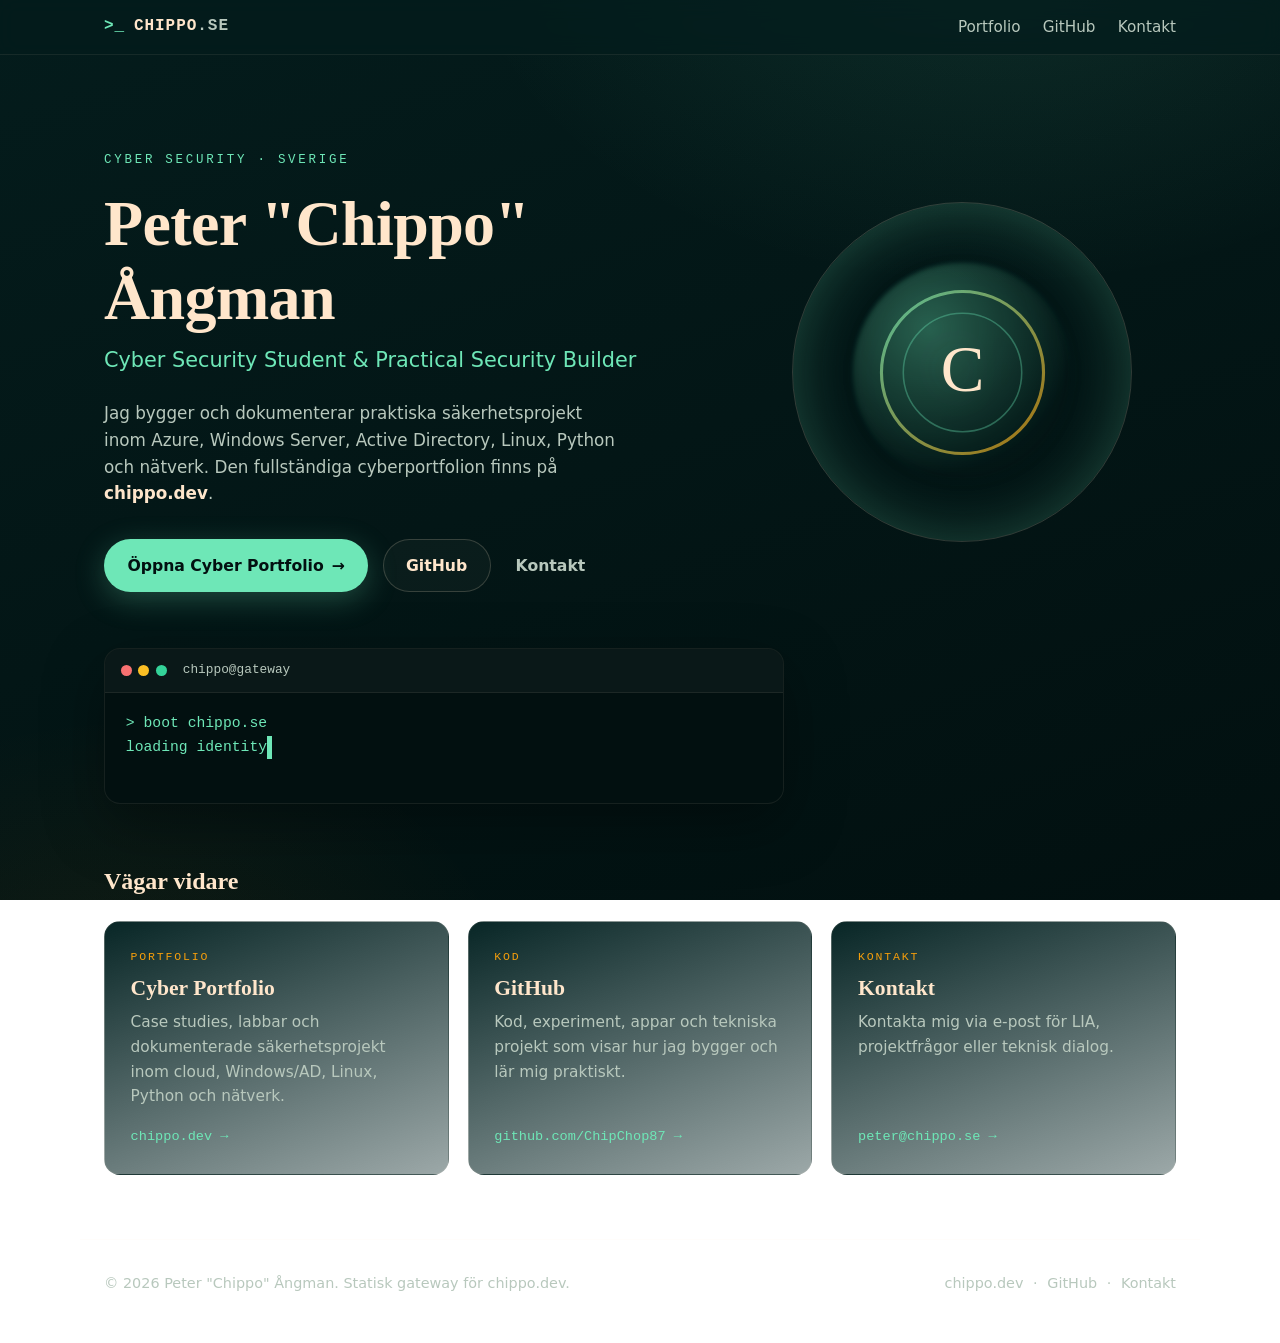
==== index.html @ 3872b733 "Initial chippo.se gateway foundation" ====
<!doctype html>
<html lang="sv">
<head>
  <meta charset="UTF-8">
  <meta name="viewport" content="width=device-width, initial-scale=1.0">
  <title>Chippo.se – Peter "Chippo" Ångman</title>
  <meta name="description" content="Personlig gateway för Peter Chippo Ångman – cybersäkerhetsstudent med fokus på praktiska labbar, dokumenterade lösningar och tekniska projekt.">
  <meta name="author" content="Peter Ångman">
  <meta name="theme-color" content="#041C1C">

  <!-- Open Graph -->
  <meta property="og:title" content="Chippo.se – Peter Chippo Ångman">
  <meta property="og:description" content="Personlig gateway till cyberportfolio, GitHub och tekniska projekt.">
  <meta property="og:type" content="website">
  <meta property="og:url" content="https://chippo.se/">
  <meta property="og:locale" content="sv_SE">
  <!-- TODO: lägg till assets/favicon/og-image.png (1200x630) och referera här när den finns. -->

  <link rel="canonical" href="https://chippo.se/">
  <link rel="icon" href="assets/favicon/favicon.svg" type="image/svg+xml">
  <link rel="stylesheet" href="style.css">
</head>
<body>
  <a class="skip-link" href="#main">Hoppa till innehåll</a>

  <header class="site-header">
    <nav class="nav" aria-label="Primär navigation">
      <a class="brand" href="/" aria-label="Chippo.se startsida">
        <span class="brand-mark" aria-hidden="true">&gt;_</span>
        <span class="brand-text">CHIPPO<span class="brand-dim">.SE</span></span>
      </a>
      <ul class="nav-links">
        <li><a href="https://chippo.dev" target="_blank" rel="noopener noreferrer">Portfolio</a></li>
        <li><a href="https://github.com/ChipChop87" target="_blank" rel="noopener noreferrer">GitHub</a></li>
        <li><a href="mailto:peter@chippo.se">Kontakt</a></li>
      </ul>
    </nav>
  </header>

  <main id="main">
    <section class="hero" aria-labelledby="hero-title">
      <div class="hero-grid">
        <div class="hero-copy">
          <p class="eyebrow">Cyber Security · Sverige</p>
          <h1 id="hero-title">Peter "Chippo" Ångman</h1>
          <p class="subtitle">Cyber Security Student &amp; Practical Security Builder</p>
          <p class="lead">
            Jag bygger och dokumenterar praktiska säkerhetsprojekt inom Azure,
            Windows Server, Active Directory, Linux, Python och nätverk.
            Den fullständiga cyberportfolion finns på <strong>chippo.dev</strong>.
          </p>

          <div class="cta-row">
            <a class="btn btn-primary" href="https://chippo.dev" target="_blank" rel="noopener noreferrer">
              Öppna Cyber Portfolio
              <span class="btn-arrow" aria-hidden="true">→</span>
            </a>
            <a class="btn btn-ghost" href="https://github.com/ChipChop87" target="_blank" rel="noopener noreferrer">GitHub</a>
            <a class="btn btn-text" href="mailto:peter@chippo.se">Kontakt</a>
          </div>
        </div>

        <div class="hero-visual-wrap" aria-hidden="true">
          <div class="hero-visual">
            <div class="orb orb-core"></div>
            <div class="orb orb-ring"></div>
            <div class="hero-logo">
              <!-- Original Chippo-märke, byggt i SVG. Inga Hermes-tillgångar används. -->
              <svg viewBox="0 0 120 120" role="img" aria-label="Chippo gateway-märke" focusable="false">
                <defs>
                  <linearGradient id="cg" x1="0" y1="0" x2="1" y2="1">
                    <stop offset="0" stop-color="#6EE7B7"/>
                    <stop offset="1" stop-color="#F59E0B"/>
                  </linearGradient>
                </defs>
                <circle cx="60" cy="60" r="52" fill="none" stroke="url(#cg)" stroke-width="2" opacity="0.7"/>
                <circle cx="60" cy="60" r="38" fill="none" stroke="#6EE7B7" stroke-width="1" opacity="0.35"/>
                <text x="60" y="72" text-anchor="middle" font-family="Georgia, serif" font-size="42" fill="#FFE6CB">C</text>
              </svg>
            </div>
          </div>
        </div>
      </div>
    </section>

    <section class="terminal-section" aria-labelledby="terminal-title">
      <h2 id="terminal-title" class="visually-hidden">Status</h2>
      <div class="terminal" role="img" aria-label="Statusterminal: boot chippo.se, portfolio target chippo.dev, github ChipChop87, status building learning documenting">
        <div class="terminal-bar">
          <span class="dot"></span><span class="dot"></span><span class="dot"></span>
          <span class="terminal-name">chippo@gateway</span>
        </div>
        <pre class="terminal-body" id="terminal-body" aria-hidden="true"></pre>
      </div>
    </section>

    <section class="gateway" aria-labelledby="gateway-title">
      <h2 id="gateway-title" class="section-title">Vägar vidare</h2>
      <div class="cards">
        <a class="card" href="https://chippo.dev" target="_blank" rel="noopener noreferrer">
          <span class="card-tag">Portfolio</span>
          <h3>Cyber Portfolio</h3>
          <p>Case studies, labbar och dokumenterade säkerhetsprojekt inom cloud, Windows/AD, Linux, Python och nätverk.</p>
          <span class="card-link">chippo.dev <span aria-hidden="true">→</span></span>
        </a>

        <a class="card" href="https://github.com/ChipChop87" target="_blank" rel="noopener noreferrer">
          <span class="card-tag">Kod</span>
          <h3>GitHub</h3>
          <p>Kod, experiment, appar och tekniska projekt som visar hur jag bygger och lär mig praktiskt.</p>
          <span class="card-link">github.com/ChipChop87 <span aria-hidden="true">→</span></span>
        </a>

        <a class="card" href="mailto:peter@chippo.se">
          <span class="card-tag">Kontakt</span>
          <h3>Kontakt</h3>
          <p>Kontakta mig via e-post för LIA, projektfrågor eller teknisk dialog.</p>
          <span class="card-link">peter@chippo.se <span aria-hidden="true">→</span></span>
        </a>
      </div>
    </section>
  </main>

  <footer class="site-footer">
    <p>© 2026 Peter "Chippo" Ångman. Statisk gateway för chippo.dev.</p>
    <nav class="footer-links" aria-label="Footer">
      <a href="https://chippo.dev" target="_blank" rel="noopener noreferrer">chippo.dev</a>
      <span aria-hidden="true">·</span>
      <a href="https://github.com/ChipChop87" target="_blank" rel="noopener noreferrer">GitHub</a>
      <span aria-hidden="true">·</span>
      <a href="mailto:peter@chippo.se">Kontakt</a>
    </nav>
  </footer>

  <script src="script.js" defer></script>
</body>
</html>
---- style.css ----
@charset "UTF-8";

/* =========================================================
   chippo.se – gateway styles
   Dark teal/green, Hermes-inspired atmosphere, original design.
   ========================================================= */

:root {
  --bg: #041C1C;
  --bg-deep: #021010;
  --panel: #082626;
  --text: #FFE6CB;
  --muted: #B8C8BD;
  --accent: #6EE7B7;
  --accent-warm: #F59E0B;
  --border: rgba(255, 230, 203, 0.18);
  --border-soft: rgba(255, 230, 203, 0.08);
  --glow: rgba(110, 231, 183, 0.25);

  --font-display: Georgia, "Times New Roman", serif;
  --font-body: Inter, system-ui, -apple-system, BlinkMacSystemFont, "Segoe UI", sans-serif;
  --font-mono: "Courier New", Consolas, monospace;

  --maxw: 1120px;
  --radius: 16px;
}

/* ---------- Reset / base ---------- */
*, *::before, *::after { box-sizing: border-box; }

html { scroll-behavior: smooth; }

body {
  margin: 0;
  min-height: 100vh;
  font-family: var(--font-body);
  color: var(--text);
  background:
    radial-gradient(900px 600px at 78% -8%, rgba(110, 231, 183, 0.10), transparent 60%),
    radial-gradient(700px 500px at 10% 110%, rgba(245, 158, 11, 0.06), transparent 55%),
    linear-gradient(160deg, var(--bg) 0%, var(--bg-deep) 100%);
  background-attachment: fixed;
  line-height: 1.6;
  -webkit-font-smoothing: antialiased;
}

h1, h2, h3 { line-height: 1.15; margin: 0; }
p { margin: 0; }
a { color: inherit; text-decoration: none; }

img, svg { max-width: 100%; display: block; }

/* ---------- Accessibility helpers ---------- */
.visually-hidden {
  position: absolute;
  width: 1px; height: 1px;
  padding: 0; margin: -1px;
  overflow: hidden; clip: rect(0 0 0 0);
  white-space: nowrap; border: 0;
}

.skip-link {
  position: absolute;
  left: -999px;
  top: 0;
  background: var(--accent);
  color: var(--bg-deep);
  padding: 0.6rem 1rem;
  border-radius: 0 0 8px 0;
  font-weight: 700;
  z-index: 100;
}
.skip-link:focus { left: 0; }

:focus-visible {
  outline: 2px solid var(--accent);
  outline-offset: 3px;
  border-radius: 4px;
}

/* ---------- Layout ---------- */
.site-header, main, .site-footer {
  width: 100%;
  margin-inline: auto;
}

.site-header {
  position: sticky;
  top: 0;
  z-index: 50;
  backdrop-filter: blur(10px);
  background: rgba(4, 28, 28, 0.72);
  border-bottom: 1px solid var(--border-soft);
}

.nav {
  max-width: var(--maxw);
  margin-inline: auto;
  padding: 0.9rem 1.5rem;
  display: flex;
  align-items: center;
  justify-content: space-between;
  gap: 1rem;
}

.brand {
  display: inline-flex;
  align-items: center;
  gap: 0.55rem;
  font-family: var(--font-mono);
  font-weight: 700;
  letter-spacing: 0.06em;
}
.brand-mark { color: var(--accent); }
.brand-dim { color: var(--muted); }

.nav-links {
  display: flex;
  gap: 1.4rem;
  list-style: none;
  margin: 0; padding: 0;
  font-size: 0.95rem;
}
.nav-links a {
  color: var(--muted);
  position: relative;
  transition: color 0.2s ease;
}
.nav-links a:hover { color: var(--text); }
.nav-links a::after {
  content: "";
  position: absolute;
  left: 0; bottom: -6px;
  width: 0; height: 2px;
  background: var(--accent);
  transition: width 0.25s ease;
}
.nav-links a:hover::after { width: 100%; }

/* ---------- Hero ---------- */
.hero {
  max-width: var(--maxw);
  margin-inline: auto;
  padding: clamp(3rem, 8vw, 6rem) 1.5rem 2.5rem;
}
.hero-grid {
  display: grid;
  grid-template-columns: 1.15fr 0.85fr;
  gap: clamp(2rem, 5vw, 4rem);
  align-items: center;
}

.eyebrow {
  font-family: var(--font-mono);
  text-transform: uppercase;
  letter-spacing: 0.22em;
  font-size: 0.78rem;
  color: var(--accent);
  margin-bottom: 1rem;
}

#hero-title {
  font-family: var(--font-display);
  font-weight: 600;
  font-size: clamp(2.4rem, 6vw, 4rem);
  letter-spacing: -0.01em;
}

.subtitle {
  margin-top: 0.6rem;
  font-size: clamp(1.05rem, 2.2vw, 1.3rem);
  color: var(--accent);
}

.lead {
  margin-top: 1.4rem;
  max-width: 48ch;
  color: var(--muted);
  font-size: 1.05rem;
}
.lead strong { color: var(--text); }

/* ---------- Buttons ---------- */
.cta-row {
  margin-top: 2rem;
  display: flex;
  flex-wrap: wrap;
  gap: 0.9rem;
  align-items: center;
}

.btn {
  display: inline-flex;
  align-items: center;
  gap: 0.5rem;
  padding: 0.8rem 1.4rem;
  border-radius: 999px;
  font-weight: 600;
  font-size: 0.98rem;
  border: 1px solid transparent;
  transition: transform 0.2s ease, box-shadow 0.2s ease, background 0.2s ease, border-color 0.2s ease;
}
.btn-primary {
  background: var(--accent);
  color: var(--bg-deep);
  box-shadow: 0 8px 30px var(--glow);
}
.btn-primary:hover { transform: translateY(-2px); box-shadow: 0 12px 38px var(--glow); }
.btn-arrow { transition: transform 0.2s ease; }
.btn-primary:hover .btn-arrow { transform: translateX(4px); }

.btn-ghost {
  border-color: var(--border);
  color: var(--text);
  background: rgba(255, 230, 203, 0.03);
}
.btn-ghost:hover { border-color: var(--accent); color: var(--accent); }

.btn-text { color: var(--muted); padding-inline: 0.6rem; }
.btn-text:hover { color: var(--text); }

/* ---------- Hero visual ---------- */
.hero-visual-wrap {
  display: grid;
  place-items: center;
  min-height: 280px;
}
.hero-visual {
  position: relative;
  width: min(340px, 80%);
  aspect-ratio: 1;
  display: grid;
  place-items: center;
  will-change: transform;
  transition: transform 0.1s linear;
}
.orb {
  position: absolute;
  border-radius: 50%;
}
.orb-core {
  inset: 18%;
  background: radial-gradient(circle at 35% 30%, rgba(110,231,183,0.35), rgba(4,28,28,0.1) 70%);
  filter: blur(2px);
  animation: float 7s ease-in-out infinite;
}
.orb-ring {
  inset: 0;
  border: 1px solid var(--border);
  box-shadow: inset 0 0 60px var(--glow);
  animation: spin 40s linear infinite;
}
.hero-logo {
  position: relative;
  width: 55%;
  filter: drop-shadow(0 0 20px var(--glow));
  animation: float 6s ease-in-out infinite;
}

@keyframes float {
  0%, 100% { transform: translateY(0); }
  50%      { transform: translateY(-10px); }
}
@keyframes spin {
  to { transform: rotate(360deg); }
}

/* ---------- Terminal ---------- */
.terminal-section {
  max-width: var(--maxw);
  margin-inline: auto;
  padding: 1rem 1.5rem 3rem;
}
.terminal {
  background: var(--bg-deep);
  border: 1px solid var(--border-soft);
  border-radius: var(--radius);
  overflow: hidden;
  max-width: 680px;
  box-shadow: 0 20px 60px rgba(0,0,0,0.35);
}
.terminal-bar {
  display: flex;
  align-items: center;
  gap: 0.4rem;
  padding: 0.7rem 1rem;
  background: rgba(255,255,255,0.03);
  border-bottom: 1px solid var(--border-soft);
}
.dot { width: 11px; height: 11px; border-radius: 50%; background: #2b3b3b; }
.dot:nth-child(1) { background: #f87171; }
.dot:nth-child(2) { background: #fbbf24; }
.dot:nth-child(3) { background: #34d399; }
.terminal-name {
  margin-left: 0.6rem;
  font-family: var(--font-mono);
  font-size: 0.8rem;
  color: var(--muted);
}
.terminal-body {
  margin: 0;
  padding: 1.2rem 1.3rem;
  font-family: var(--font-mono);
  font-size: 0.92rem;
  color: var(--accent);
  white-space: pre-wrap;
  min-height: 7.5em;
}
.terminal-body .cursor {
  display: inline-block;
  width: 0.6ch;
  background: var(--accent);
  animation: blink 1s step-end infinite;
}
@keyframes blink { 50% { opacity: 0; } }

/* ---------- Gateway cards ---------- */
.gateway {
  max-width: var(--maxw);
  margin-inline: auto;
  padding: 1rem 1.5rem 4rem;
}
.section-title {
  font-family: var(--font-display);
  font-size: 1.5rem;
  margin-bottom: 1.6rem;
  color: var(--text);
}
.cards {
  display: grid;
  grid-template-columns: repeat(auto-fit, minmax(260px, 1fr));
  gap: 1.2rem;
}
.card {
  display: flex;
  flex-direction: column;
  gap: 0.6rem;
  padding: 1.6rem;
  background: linear-gradient(160deg, var(--panel), rgba(8,38,38,0.4));
  border: 1px solid var(--border-soft);
  border-radius: var(--radius);
  transition: transform 0.2s ease, border-color 0.2s ease, box-shadow 0.2s ease;
}
.card:hover {
  transform: translateY(-4px);
  border-color: var(--accent);
  box-shadow: 0 16px 40px rgba(0,0,0,0.35);
}
.card-tag {
  font-family: var(--font-mono);
  font-size: 0.72rem;
  letter-spacing: 0.16em;
  text-transform: uppercase;
  color: var(--accent-warm);
}
.card h3 {
  font-family: var(--font-display);
  font-size: 1.35rem;
}
.card p { color: var(--muted); font-size: 0.96rem; }
.card-link {
  margin-top: auto;
  padding-top: 0.5rem;
  font-family: var(--font-mono);
  font-size: 0.85rem;
  color: var(--accent);
}

/* ---------- Footer ---------- */
.site-footer {
  max-width: var(--maxw);
  margin-inline: auto;
  padding: 2rem 1.5rem 3rem;
  border-top: 1px solid var(--border-soft);
  display: flex;
  flex-wrap: wrap;
  gap: 0.8rem 1.5rem;
  justify-content: space-between;
  align-items: center;
  color: var(--muted);
  font-size: 0.9rem;
}
.footer-links { display: flex; gap: 0.6rem; align-items: center; }
.footer-links a { color: var(--muted); transition: color 0.2s ease; }
.footer-links a:hover { color: var(--accent); }

/* ---------- Responsive ---------- */
@media (max-width: 820px) {
  .hero-grid { grid-template-columns: 1fr; }
  .hero-visual-wrap { order: -1; min-height: 200px; }
  .hero-visual { width: min(220px, 60%); }
  .nav-links { gap: 1rem; font-size: 0.88rem; }
}

@media (max-width: 480px) {
  .nav { padding: 0.8rem 1.1rem; }
  .cta-row { gap: 0.6rem; }
  .btn { padding: 0.7rem 1.1rem; font-size: 0.92rem; }
}

/* ---------- Reduced motion ---------- */
@media (prefers-reduced-motion: reduce) {
  *, *::before, *::after {
    animation-duration: 0.01ms !important;
    animation-iteration-count: 1 !important;
    scroll-behavior: auto !important;
    transition-duration: 0.01ms !important;
  }
  .hero-visual { transform: none !important; }
}
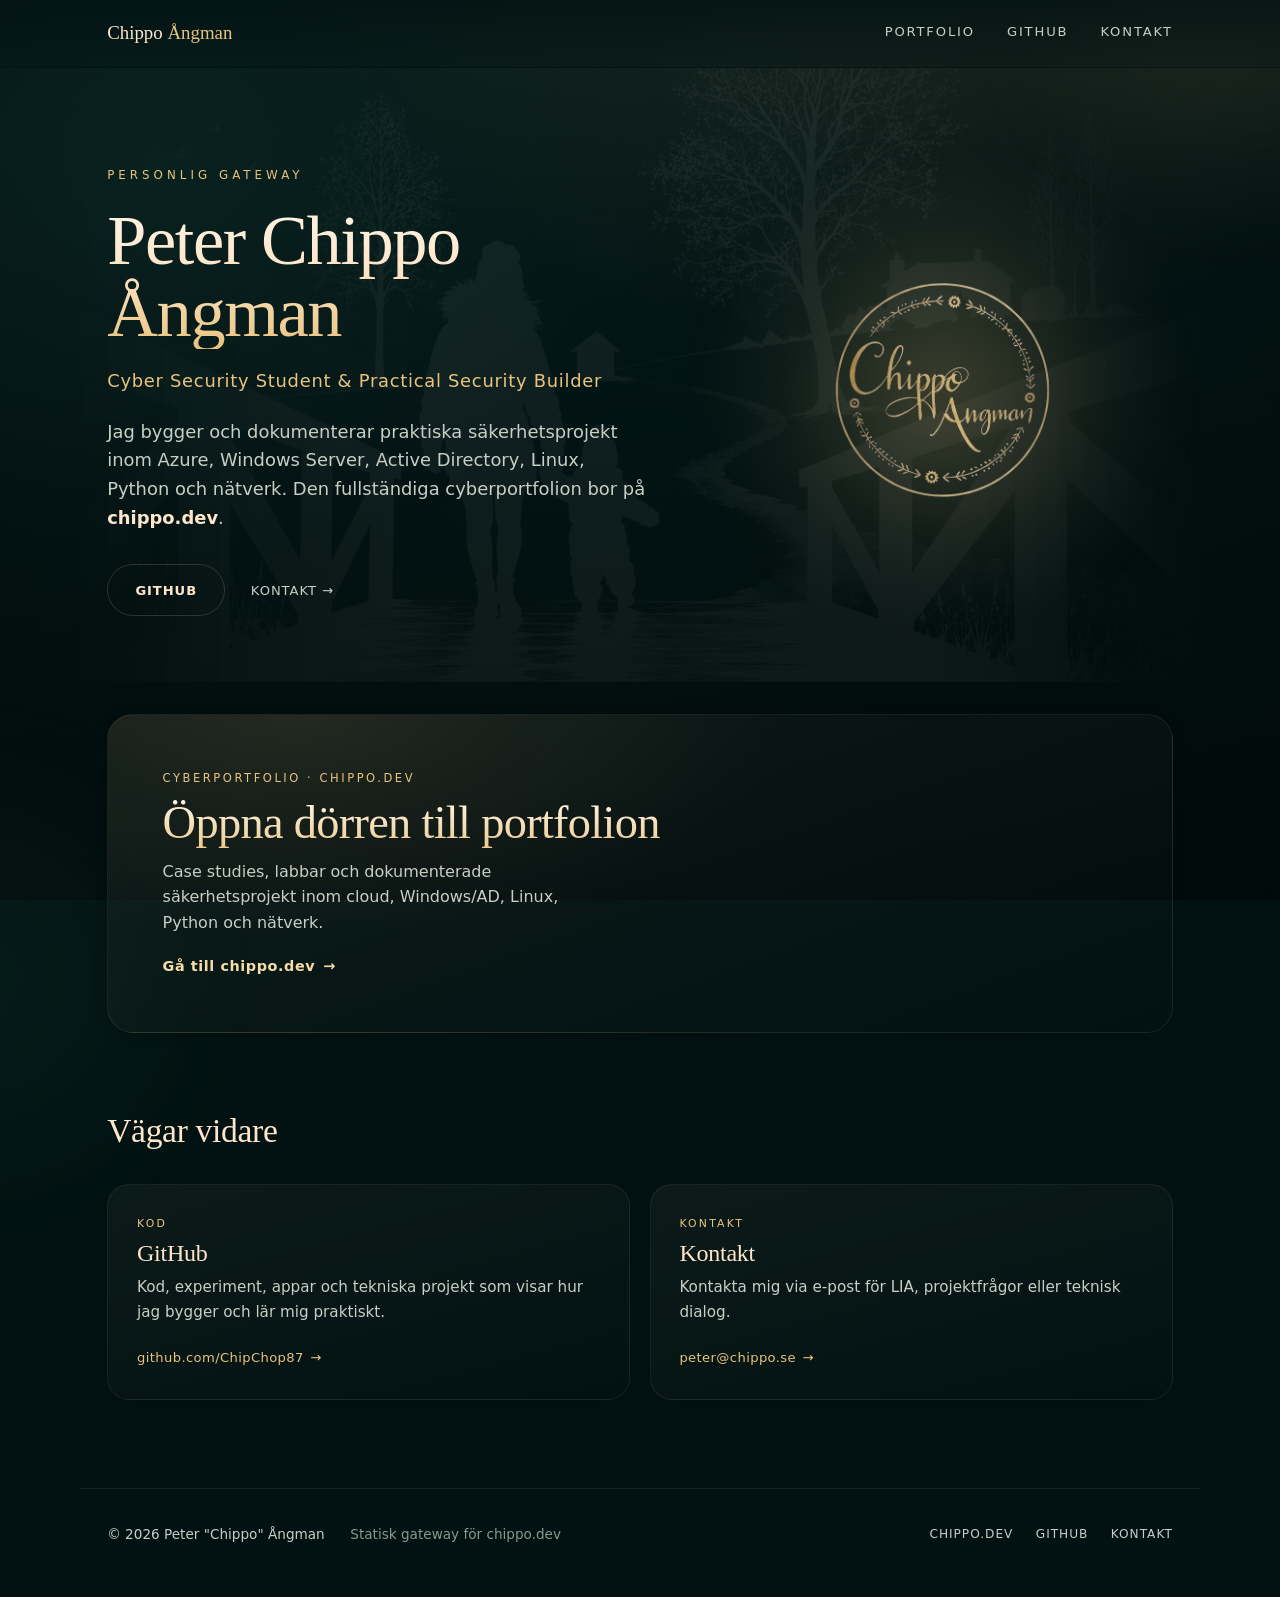
==== commit 53d3e18b: "Redesign gateway: gold emblem, silhouette bg, big chippo.dev link - Replace key/terminal/matrix conc" ====
--- a/index.html
+++ b/index.html
@@ -18,116 +18,94 @@
 
   <link rel="canonical" href="https://chippo.se/">
   <link rel="icon" href="assets/favicon/favicon.svg" type="image/svg+xml">
+  <link rel="preload" as="image" href="assets/images/chippo-logo-gold.png">
   <link rel="stylesheet" href="style.css">
 </head>
 <body>
   <a class="skip-link" href="#main">Hoppa till innehåll</a>
 
-  <header class="site-header">
-    <nav class="nav" aria-label="Primär navigation">
-      <a class="brand" href="/" aria-label="Chippo.se startsida">
-        <span class="brand-mark" aria-hidden="true">&gt;_</span>
-        <span class="brand-text">CHIPPO<span class="brand-dim">.SE</span></span>
-      </a>
-      <ul class="nav-links">
-        <li><a href="https://chippo.dev" target="_blank" rel="noopener noreferrer">Portfolio</a></li>
-        <li><a href="https://github.com/ChipChop87" target="_blank" rel="noopener noreferrer">GitHub</a></li>
-        <li><a href="mailto:peter@chippo.se">Kontakt</a></li>
-      </ul>
-    </nav>
+  <div class="ambient" aria-hidden="true">
+    <span class="glow glow-gold"></span>
+    <span class="glow glow-teal"></span>
+  </div>
+
+  <header class="site-header" id="siteHeader">
+    <div class="bar">
+      <a class="brand" href="/" aria-label="Chippo.se startsida">Chippo<span class="brand-dim">&nbsp;Ångman</span></a>
+      <nav class="nav" aria-label="Primär navigation">
+        <a href="https://chippo.dev" target="_blank" rel="noopener noreferrer">Portfolio</a>
+        <a href="https://github.com/ChipChop87" target="_blank" rel="noopener noreferrer">GitHub</a>
+        <a href="mailto:peter@chippo.se">Kontakt</a>
+      </nav>
+    </div>
   </header>
 
   <main id="main">
     <section class="hero" aria-labelledby="hero-title">
-      <div class="hero-grid">
-        <div class="hero-copy">
-          <p class="eyebrow">Cyber Security · Sverige</p>
-          <h1 id="hero-title">Peter "Chippo" Ångman</h1>
-          <p class="subtitle">Cyber Security Student &amp; Practical Security Builder</p>
-          <p class="lead">
-            Jag bygger och dokumenterar praktiska säkerhetsprojekt inom Azure,
-            Windows Server, Active Directory, Linux, Python och nätverk.
-            Den fullständiga cyberportfolion finns på <strong>chippo.dev</strong>.
-          </p>
+      <span class="hero-bg" aria-hidden="true"></span>
 
-          <div class="cta-row">
-            <a class="btn btn-primary" href="https://chippo.dev" target="_blank" rel="noopener noreferrer">
-              Öppna Cyber Portfolio
-              <span class="btn-arrow" aria-hidden="true">→</span>
-            </a>
-            <a class="btn btn-ghost" href="https://github.com/ChipChop87" target="_blank" rel="noopener noreferrer">GitHub</a>
-            <a class="btn btn-text" href="mailto:peter@chippo.se">Kontakt</a>
-          </div>
+      <div class="hero-text">
+        <p class="eyebrow" data-reveal style="--rd:.05s">Personlig gateway</p>
+        <h1 id="hero-title" data-reveal style="--rd:.12s">Peter Chippo Ångman</h1>
+        <p class="subtitle" data-reveal style="--rd:.2s">Cyber Security Student &amp; Practical Security Builder</p>
+        <p class="lead" data-reveal style="--rd:.28s">
+          Jag bygger och dokumenterar praktiska säkerhetsprojekt inom Azure,
+          Windows&nbsp;Server, Active&nbsp;Directory, Linux, Python och nätverk.
+          Den fullständiga cyberportfolion bor på <strong>chippo.dev</strong>.
+        </p>
+        <div class="cta-row" data-reveal style="--rd:.36s">
+          <a class="btn-outline" href="https://github.com/ChipChop87" target="_blank" rel="noopener noreferrer">GitHub</a>
+          <a class="btn-text" href="mailto:peter@chippo.se">Kontakt →</a>
         </div>
+      </div>
 
-        <div class="hero-visual-wrap" aria-hidden="true">
-          <div class="hero-visual">
-            <div class="orb orb-core"></div>
-            <div class="orb orb-ring"></div>
-            <div class="hero-logo">
-              <!-- Original Chippo-märke, byggt i SVG. Inga Hermes-tillgångar används. -->
-              <svg viewBox="0 0 120 120" role="img" aria-label="Chippo gateway-märke" focusable="false">
-                <defs>
-                  <linearGradient id="cg" x1="0" y1="0" x2="1" y2="1">
-                    <stop offset="0" stop-color="#6EE7B7"/>
-                    <stop offset="1" stop-color="#F59E0B"/>
-                  </linearGradient>
-                </defs>
-                <circle cx="60" cy="60" r="52" fill="none" stroke="url(#cg)" stroke-width="2" opacity="0.7"/>
-                <circle cx="60" cy="60" r="38" fill="none" stroke="#6EE7B7" stroke-width="1" opacity="0.35"/>
-                <text x="60" y="72" text-anchor="middle" font-family="Georgia, serif" font-size="42" fill="#FFE6CB">C</text>
-              </svg>
-            </div>
-          </div>
+      <div class="hero-emblem" data-reveal style="--rd:.16s">
+        <span class="emblem-halo" aria-hidden="true"></span>
+        <div class="emblem-float">
+          <img class="emblem-img" src="assets/images/chippo-logo-gold.png" width="783" height="970"
+               alt="Chippo Ångman – förgylld emblemlogga med handtextat namn inom en dekorativ cirkel.">
         </div>
       </div>
     </section>
 
-    <section class="terminal-section" aria-labelledby="terminal-title">
-      <h2 id="terminal-title" class="visually-hidden">Status</h2>
-      <div class="terminal" role="img" aria-label="Statusterminal: boot chippo.se, portfolio target chippo.dev, github ChipChop87, status building learning documenting">
-        <div class="terminal-bar">
-          <span class="dot"></span><span class="dot"></span><span class="dot"></span>
-          <span class="terminal-name">chippo@gateway</span>
-        </div>
-        <pre class="terminal-body" id="terminal-body" aria-hidden="true"></pre>
-      </div>
+    <!-- Stor klick-länk till portfolio: nyckel/dörr-bilden visas diskret vid hover -->
+    <section class="portal-wrap" aria-label="Till cyberportfolion">
+      <a class="portal-link" href="https://chippo.dev" target="_blank" rel="noopener noreferrer">
+        <span class="key-bg" aria-hidden="true"></span>
+        <span class="pl-content">
+          <span class="pl-eyebrow">Cyberportfolio · chippo.dev</span>
+          <span class="pl-title">Öppna dörren till portfolion</span>
+          <span class="pl-sub">Case studies, labbar och dokumenterade säkerhetsprojekt inom cloud, Windows/AD, Linux, Python och nätverk.</span>
+          <span class="pl-go">Gå till chippo.dev <span class="pl-arrow" aria-hidden="true">→</span></span>
+        </span>
+      </a>
     </section>
 
     <section class="gateway" aria-labelledby="gateway-title">
-      <h2 id="gateway-title" class="section-title">Vägar vidare</h2>
+      <h2 id="gateway-title" class="section-title" data-reveal style="--rd:.05s">Vägar vidare</h2>
       <div class="cards">
-        <a class="card" href="https://chippo.dev" target="_blank" rel="noopener noreferrer">
-          <span class="card-tag">Portfolio</span>
-          <h3>Cyber Portfolio</h3>
-          <p>Case studies, labbar och dokumenterade säkerhetsprojekt inom cloud, Windows/AD, Linux, Python och nätverk.</p>
-          <span class="card-link">chippo.dev <span aria-hidden="true">→</span></span>
-        </a>
-
-        <a class="card" href="https://github.com/ChipChop87" target="_blank" rel="noopener noreferrer">
+        <a class="card" href="https://github.com/ChipChop87" target="_blank" rel="noopener noreferrer" data-reveal style="--rd:.12s">
           <span class="card-tag">Kod</span>
           <h3>GitHub</h3>
           <p>Kod, experiment, appar och tekniska projekt som visar hur jag bygger och lär mig praktiskt.</p>
-          <span class="card-link">github.com/ChipChop87 <span aria-hidden="true">→</span></span>
+          <span class="card-link">github.com/ChipChop87 <span class="card-arrow" aria-hidden="true">→</span></span>
         </a>
-
-        <a class="card" href="mailto:peter@chippo.se">
+        <a class="card" href="mailto:peter@chippo.se" data-reveal style="--rd:.2s">
           <span class="card-tag">Kontakt</span>
           <h3>Kontakt</h3>
           <p>Kontakta mig via e-post för LIA, projektfrågor eller teknisk dialog.</p>
-          <span class="card-link">peter@chippo.se <span aria-hidden="true">→</span></span>
+          <span class="card-link">peter@chippo.se <span class="card-arrow" aria-hidden="true">→</span></span>
         </a>
       </div>
     </section>
   </main>
 
   <footer class="site-footer">
-    <p>© 2026 Peter "Chippo" Ångman. Statisk gateway för chippo.dev.</p>
+    <p class="foot-copy">© 2026 Peter "Chippo" Ångman</p>
+    <p class="foot-note">Statisk gateway för chippo.dev</p>
     <nav class="footer-links" aria-label="Footer">
       <a href="https://chippo.dev" target="_blank" rel="noopener noreferrer">chippo.dev</a>
-      <span aria-hidden="true">·</span>
       <a href="https://github.com/ChipChop87" target="_blank" rel="noopener noreferrer">GitHub</a>
-      <span aria-hidden="true">·</span>
       <a href="mailto:peter@chippo.se">Kontakt</a>
     </nav>
   </footer>
--- a/style.css
+++ b/style.css
@@ -1,410 +1,391 @@
 @charset "UTF-8";
 
 /* =========================================================
-   chippo.se – gateway styles
-   Dark teal/green, Hermes-inspired atmosphere, original design.
+   chippo.se — refined personal gateway
+   Hermes-inspired atmosphere · Huly-inspired structure.
+   Dark teal base, warm cream text, gold emblem accent.
+   Vanilla CSS, no dependencies.
    ========================================================= */
 
 :root {
   --bg: #041C1C;
-  --bg-deep: #021010;
-  --panel: #082626;
+  --bg-deep: #021212;
+  --ink: #010A0A;
   --text: #FFE6CB;
-  --muted: #B8C8BD;
-  --accent: #6EE7B7;
-  --accent-warm: #F59E0B;
-  --border: rgba(255, 230, 203, 0.18);
-  --border-soft: rgba(255, 230, 203, 0.08);
-  --glow: rgba(110, 231, 183, 0.25);
-
-  --font-display: Georgia, "Times New Roman", serif;
-  --font-body: Inter, system-ui, -apple-system, BlinkMacSystemFont, "Segoe UI", sans-serif;
-  --font-mono: "Courier New", Consolas, monospace;
+  --muted: #C7CFC4;
+  --muted-dim: #8A988D;
+  --gold: #E8C37E;
+  --gold-bright: #F6DCA6;
+  --gold-deep: #C99A4E;
+  --mint: #6EE7B7;
+  --line: rgba(255, 230, 203, 0.16);
+  --line-soft: rgba(255, 230, 203, 0.08);
+
+  --display: Georgia, "Times New Roman", serif;
+  --sans: system-ui, -apple-system, "Segoe UI", Helvetica, Arial, sans-serif;
+  --mono: ui-monospace, "Cascadia Code", Consolas, "Courier New", monospace;
 
   --maxw: 1120px;
-  --radius: 16px;
+  --ease: cubic-bezier(.2, .7, .2, 1);
 }
 
 /* ---------- Reset / base ---------- */
 *, *::before, *::after { box-sizing: border-box; }
-
-html { scroll-behavior: smooth; }
+html { scroll-behavior: smooth; -webkit-text-size-adjust: 100%; }
 
 body {
   margin: 0;
   min-height: 100vh;
-  font-family: var(--font-body);
+  font-family: var(--sans);
   color: var(--text);
+  background: var(--bg-deep);
+  line-height: 1.6;
+  overflow-x: hidden;
+  -webkit-font-smoothing: antialiased;
+  text-rendering: optimizeLegibility;
+}
+body::before {
+  content: "";
+  position: fixed;
+  inset: 0;
+  z-index: -3;
   background:
-    radial-gradient(900px 600px at 78% -8%, rgba(110, 231, 183, 0.10), transparent 60%),
-    radial-gradient(700px 500px at 10% 110%, rgba(245, 158, 11, 0.06), transparent 55%),
-    linear-gradient(160deg, var(--bg) 0%, var(--bg-deep) 100%);
-  background-attachment: fixed;
-  line-height: 1.6;
-  -webkit-font-smoothing: antialiased;
-}
-
-h1, h2, h3 { line-height: 1.15; margin: 0; }
+    radial-gradient(1100px 740px at 70% -12%, rgba(232, 195, 126, 0.12), transparent 60%),
+    radial-gradient(900px 700px at 12% 18%, rgba(110, 231, 183, 0.06), transparent 58%),
+    radial-gradient(1200px 1000px at 50% 50%, transparent 0%, rgba(1, 10, 10, 0.55) 100%),
+    linear-gradient(170deg, var(--bg) 0%, var(--bg-deep) 55%, var(--ink) 100%);
+}
+
+h1, h2, h3 { margin: 0; line-height: 1.05; }
 p { margin: 0; }
 a { color: inherit; text-decoration: none; }
-
 img, svg { max-width: 100%; display: block; }
-
-/* ---------- Accessibility helpers ---------- */
-.visually-hidden {
-  position: absolute;
-  width: 1px; height: 1px;
-  padding: 0; margin: -1px;
-  overflow: hidden; clip: rect(0 0 0 0);
-  white-space: nowrap; border: 0;
-}
-
+::selection { background: rgba(232, 195, 126, 0.35); color: #fff; }
+
+/* ---------- Ambient glows ---------- */
+.ambient {
+  position: fixed;
+  inset: -18vmax;
+  z-index: -1;
+  pointer-events: none;
+  filter: blur(76px);
+  opacity: .6;
+}
+.glow { position: absolute; width: 44vmax; height: 44vmax; border-radius: 50%; }
+.glow-gold {
+  top: -6vmax; right: -2vmax;
+  background: radial-gradient(circle, rgba(232, 195, 126, 0.20), transparent 60%);
+  animation: drift-a 24s ease-in-out infinite;
+}
+.glow-teal {
+  bottom: -10vmax; left: -6vmax;
+  background: radial-gradient(circle, rgba(110, 231, 183, 0.12), transparent 60%);
+  animation: drift-b 30s ease-in-out infinite;
+}
+@keyframes drift-a {
+  0%, 100% { transform: translateY(0) scale(1); }
+  50%      { transform: translateY(3vmax) scale(1.08); }
+}
+@keyframes drift-b {
+  0%, 100% { transform: translate(0, 0) scale(1); }
+  50%      { transform: translate(-3vmax, -2vmax) scale(1.1); }
+}
+
+/* ---------- Accessibility ---------- */
 .skip-link {
-  position: absolute;
-  left: -999px;
-  top: 0;
-  background: var(--accent);
-  color: var(--bg-deep);
-  padding: 0.6rem 1rem;
-  border-radius: 0 0 8px 0;
-  font-weight: 700;
-  z-index: 100;
+  position: absolute; left: -999px; top: 0; z-index: 200;
+  background: var(--gold); color: var(--ink);
+  padding: .65rem 1rem; border-radius: 0 0 10px 0; font-weight: 700;
 }
 .skip-link:focus { left: 0; }
-
-:focus-visible {
-  outline: 2px solid var(--accent);
-  outline-offset: 3px;
-  border-radius: 4px;
-}
-
-/* ---------- Layout ---------- */
-.site-header, main, .site-footer {
-  width: 100%;
-  margin-inline: auto;
-}
-
+:focus-visible { outline: 2px solid var(--gold); outline-offset: 4px; border-radius: 4px; }
+
+/* ---------- Reveal ---------- */
+[data-reveal] { opacity: 0; transform: translateY(20px); }
+body.is-loaded [data-reveal] {
+  animation: fade-up 1s var(--ease) forwards;
+  animation-delay: var(--rd, 0s);
+}
+@keyframes fade-up { to { opacity: 1; transform: none; } }
+
+/* ---------- Header ---------- */
 .site-header {
-  position: sticky;
-  top: 0;
-  z-index: 50;
-  backdrop-filter: blur(10px);
-  background: rgba(4, 28, 28, 0.72);
-  border-bottom: 1px solid var(--border-soft);
-}
-
-.nav {
+  position: sticky; top: 0; z-index: 50;
+  backdrop-filter: blur(12px);
+  background: linear-gradient(180deg, rgba(2, 18, 18, 0.78), rgba(2, 18, 18, 0.25));
+  border-bottom: 1px solid transparent;
+  transition: border-color .3s ease;
+}
+.site-header.scrolled { border-bottom-color: var(--line-soft); }
+.bar {
+  max-width: var(--maxw); margin-inline: auto;
+  padding: 1.15rem 1.7rem;
+  display: flex; align-items: center; justify-content: space-between; gap: 1rem;
+}
+.brand { font-family: var(--display); font-size: 1.18rem; color: var(--text); }
+.brand-dim { color: var(--gold); }
+.nav { display: flex; gap: 2rem; }
+.nav a {
+  font-size: .82rem; text-transform: uppercase; letter-spacing: .14em;
+  color: var(--muted); position: relative; padding-bottom: 3px;
+  transition: color .2s ease;
+}
+.nav a:hover { color: var(--text); }
+.nav a::after {
+  content: ""; position: absolute; left: 0; bottom: -1px;
+  width: 0; height: 1px; background: var(--gold); transition: width .3s var(--ease);
+}
+.nav a:hover::after { width: 100%; }
+
+/* ---------- Hero (text left, emblem right) ---------- */
+.hero {
+  position: relative;
+  overflow: hidden;
   max-width: var(--maxw);
   margin-inline: auto;
-  padding: 0.9rem 1.5rem;
-  display: flex;
+  padding: clamp(2.8rem, 7vw, 5.5rem) 1.7rem clamp(2rem, 5vw, 3.5rem);
+  display: grid;
+  grid-template-columns: 1.08fr .92fr;
+  gap: clamp(1.5rem, 5vw, 4rem);
   align-items: center;
-  justify-content: space-between;
-  gap: 1rem;
-}
-
-.brand {
-  display: inline-flex;
-  align-items: center;
-  gap: 0.55rem;
-  font-family: var(--font-mono);
-  font-weight: 700;
-  letter-spacing: 0.06em;
-}
-.brand-mark { color: var(--accent); }
-.brand-dim { color: var(--muted); }
-
-.nav-links {
-  display: flex;
-  gap: 1.4rem;
-  list-style: none;
-  margin: 0; padding: 0;
-  font-size: 0.95rem;
-}
-.nav-links a {
-  color: var(--muted);
-  position: relative;
-  transition: color 0.2s ease;
-}
-.nav-links a:hover { color: var(--text); }
-.nav-links a::after {
-  content: "";
+}
+/* discreet silhouette background, brighter on hover (Huly-like) */
+.hero-bg {
   position: absolute;
-  left: 0; bottom: -6px;
-  width: 0; height: 2px;
-  background: var(--accent);
-  transition: width 0.25s ease;
-}
-.nav-links a:hover::after { width: 100%; }
-
-/* ---------- Hero ---------- */
-.hero {
-  max-width: var(--maxw);
-  margin-inline: auto;
-  padding: clamp(3rem, 8vw, 6rem) 1.5rem 2.5rem;
-}
-.hero-grid {
-  display: grid;
-  grid-template-columns: 1.15fr 0.85fr;
-  gap: clamp(2rem, 5vw, 4rem);
-  align-items: center;
-}
-
+  inset: 0;
+  z-index: 0;
+  background: url("assets/images/bg-silhouette.jpg") center right / cover no-repeat;
+  filter: invert(1) grayscale(1) contrast(1.05);
+  mix-blend-mode: screen;
+  opacity: .05;
+  transition: opacity .7s var(--ease);
+  pointer-events: none;
+  -webkit-mask-image: linear-gradient(90deg, transparent, #000 30%, #000 75%, transparent);
+          mask-image: linear-gradient(90deg, transparent, #000 30%, #000 75%, transparent);
+}
+.hero:hover .hero-bg { opacity: .17; }
+
+.hero-text { position: relative; z-index: 2; }
 .eyebrow {
-  font-family: var(--font-mono);
-  text-transform: uppercase;
-  letter-spacing: 0.22em;
-  font-size: 0.78rem;
-  color: var(--accent);
-  margin-bottom: 1rem;
-}
-
+  font-size: .74rem; text-transform: uppercase; letter-spacing: .34em;
+  color: var(--gold); margin-bottom: 1.3rem;
+}
 #hero-title {
-  font-family: var(--font-display);
-  font-weight: 600;
-  font-size: clamp(2.4rem, 6vw, 4rem);
-  letter-spacing: -0.01em;
-}
-
+  font-family: var(--display); font-weight: 500;
+  font-size: clamp(2.4rem, 6.2vw, 4.4rem);
+  letter-spacing: -.02em; line-height: 1.02;
+  background: linear-gradient(180deg, #FFF4E4 0%, var(--text) 42%, var(--gold) 100%);
+  -webkit-background-clip: text; background-clip: text;
+  color: transparent; -webkit-text-fill-color: transparent;
+}
 .subtitle {
-  margin-top: 0.6rem;
-  font-size: clamp(1.05rem, 2.2vw, 1.3rem);
-  color: var(--accent);
-}
-
+  margin-top: 1.1rem; font-size: clamp(.92rem, 2vw, 1.12rem);
+  letter-spacing: .04em; color: var(--gold);
+}
 .lead {
-  margin-top: 1.4rem;
-  max-width: 48ch;
-  color: var(--muted);
-  font-size: 1.05rem;
-}
-.lead strong { color: var(--text); }
-
-/* ---------- Buttons ---------- */
+  margin-top: 1.4rem; max-width: 50ch; color: var(--muted);
+  font-size: clamp(1rem, 1.5vw, 1.12rem);
+}
+.lead strong { color: var(--text); font-weight: 600; }
+
 .cta-row {
   margin-top: 2rem;
-  display: flex;
-  flex-wrap: wrap;
-  gap: 0.9rem;
-  align-items: center;
-}
-
-.btn {
-  display: inline-flex;
-  align-items: center;
-  gap: 0.5rem;
-  padding: 0.8rem 1.4rem;
-  border-radius: 999px;
-  font-weight: 600;
-  font-size: 0.98rem;
-  border: 1px solid transparent;
-  transition: transform 0.2s ease, box-shadow 0.2s ease, background 0.2s ease, border-color 0.2s ease;
-}
-.btn-primary {
-  background: var(--accent);
-  color: var(--bg-deep);
-  box-shadow: 0 8px 30px var(--glow);
-}
-.btn-primary:hover { transform: translateY(-2px); box-shadow: 0 12px 38px var(--glow); }
-.btn-arrow { transition: transform 0.2s ease; }
-.btn-primary:hover .btn-arrow { transform: translateX(4px); }
-
-.btn-ghost {
-  border-color: var(--border);
-  color: var(--text);
-  background: rgba(255, 230, 203, 0.03);
-}
-.btn-ghost:hover { border-color: var(--accent); color: var(--accent); }
-
-.btn-text { color: var(--muted); padding-inline: 0.6rem; }
+  display: flex; flex-wrap: wrap; gap: 1rem; align-items: center;
+}
+.btn-outline {
+  display: inline-flex; align-items: center;
+  padding: .9rem 1.7rem; border-radius: 9999px;
+  border: 1px solid var(--line); color: var(--text);
+  font-weight: 600; font-size: .82rem; letter-spacing: .07em; text-transform: uppercase;
+  transition: border-color .22s ease, color .22s ease, transform .22s var(--ease);
+}
+.btn-outline:hover { border-color: var(--gold); color: var(--gold); transform: translateY(-2px); }
+.btn-text {
+  color: var(--muted); font-size: .82rem; letter-spacing: .07em; text-transform: uppercase;
+  padding: .4rem .6rem; transition: color .2s ease;
+}
 .btn-text:hover { color: var(--text); }
 
-/* ---------- Hero visual ---------- */
-.hero-visual-wrap {
-  display: grid;
-  place-items: center;
-  min-height: 280px;
-}
-.hero-visual {
-  position: relative;
-  width: min(340px, 80%);
-  aspect-ratio: 1;
-  display: grid;
-  place-items: center;
-  will-change: transform;
-  transition: transform 0.1s linear;
-}
-.orb {
-  position: absolute;
-  border-radius: 50%;
-}
-.orb-core {
-  inset: 18%;
-  background: radial-gradient(circle at 35% 30%, rgba(110,231,183,0.35), rgba(4,28,28,0.1) 70%);
-  filter: blur(2px);
+/* ---------- Emblem (bigger, semi-transparent, right) ---------- */
+.hero-emblem {
+  position: relative; z-index: 1;
+  display: grid; place-items: center;
+  align-self: start;          /* cirkelns mittpunkt i nivå med "Personlig gateway"-raden */
+  transform: translateY(-50%);
+}
+.emblem-halo {
+  position: absolute; width: 110%; aspect-ratio: 1; border-radius: 50%;
+  background: radial-gradient(circle, rgba(232, 195, 126, 0.26), rgba(232, 195, 126, 0.05) 46%, transparent 68%);
+  filter: blur(20px);
+  animation: halo 6s ease-in-out infinite;
+}
+@keyframes halo {
+  0%, 100% { opacity: .7; transform: scale(1); }
+  50%      { opacity: .95; transform: scale(1.06); }
+}
+.emblem-float {
+  position: relative; z-index: 1;
+  will-change: transform; transition: transform .14s linear;
   animation: float 7s ease-in-out infinite;
 }
-.orb-ring {
-  inset: 0;
-  border: 1px solid var(--border);
-  box-shadow: inset 0 0 60px var(--glow);
-  animation: spin 40s linear infinite;
-}
-.hero-logo {
-  position: relative;
-  width: 55%;
-  filter: drop-shadow(0 0 20px var(--glow));
-  animation: float 6s ease-in-out infinite;
-}
-
+.emblem-img {
+  height: clamp(290px, 40vw, 470px); width: auto;
+  /* PNG now has a baked-in transparent background — no blend/box needed.
+     Slightly lowered opacity so the emblem blends softly into the page. */
+  opacity: .9;
+}
 @keyframes float {
   0%, 100% { transform: translateY(0); }
-  50%      { transform: translateY(-10px); }
-}
-@keyframes spin {
-  to { transform: rotate(360deg); }
-}
-
-/* ---------- Terminal ---------- */
-.terminal-section {
-  max-width: var(--maxw);
-  margin-inline: auto;
-  padding: 1rem 1.5rem 3rem;
-}
-.terminal {
-  background: var(--bg-deep);
-  border: 1px solid var(--border-soft);
-  border-radius: var(--radius);
+  50%      { transform: translateY(-12px); }
+}
+
+/* ---------- Big portfolio link (key/door reveals on hover) ---------- */
+.portal-wrap {
+  max-width: var(--maxw); margin-inline: auto;
+  padding: clamp(1rem, 3vw, 2rem) 1.7rem;
+}
+.portal-link {
+  position: relative;
+  display: block;
   overflow: hidden;
-  max-width: 680px;
-  box-shadow: 0 20px 60px rgba(0,0,0,0.35);
-}
-.terminal-bar {
-  display: flex;
-  align-items: center;
-  gap: 0.4rem;
-  padding: 0.7rem 1rem;
-  background: rgba(255,255,255,0.03);
-  border-bottom: 1px solid var(--border-soft);
-}
-.dot { width: 11px; height: 11px; border-radius: 50%; background: #2b3b3b; }
-.dot:nth-child(1) { background: #f87171; }
-.dot:nth-child(2) { background: #fbbf24; }
-.dot:nth-child(3) { background: #34d399; }
-.terminal-name {
-  margin-left: 0.6rem;
-  font-family: var(--font-mono);
-  font-size: 0.8rem;
-  color: var(--muted);
-}
-.terminal-body {
-  margin: 0;
-  padding: 1.2rem 1.3rem;
-  font-family: var(--font-mono);
-  font-size: 0.92rem;
-  color: var(--accent);
-  white-space: pre-wrap;
-  min-height: 7.5em;
-}
-.terminal-body .cursor {
-  display: inline-block;
-  width: 0.6ch;
-  background: var(--accent);
-  animation: blink 1s step-end infinite;
-}
-@keyframes blink { 50% { opacity: 0; } }
+  border-radius: 26px;
+  padding: clamp(2rem, 5vw, 3.4rem);
+  min-height: clamp(200px, 28vw, 280px);
+  border: 1px solid var(--line-soft);
+  background:
+    radial-gradient(700px 320px at 18% 0%, rgba(232, 195, 126, 0.10), transparent 70%),
+    linear-gradient(160deg, rgba(255, 230, 203, 0.05), rgba(2, 18, 18, 0.3));
+  box-shadow: 0 2px 12px rgba(0, 0, 0, 0.25);
+  transition: transform .35s var(--ease), border-color .35s ease, box-shadow .35s ease;
+}
+.key-bg {
+  position: absolute; inset: 0; z-index: 0;
+  background: url("assets/images/portfolio-key.png") 84% center / contain no-repeat;
+  mix-blend-mode: screen;
+  opacity: 0;
+  transform: scale(1.06);
+  transition: opacity .55s var(--ease), transform .8s var(--ease);
+  pointer-events: none;
+}
+.portal-link:hover {
+  transform: translateY(-4px);
+  border-color: rgba(232, 195, 126, 0.5);
+  box-shadow: 0 28px 60px rgba(0, 0, 0, 0.45);
+}
+.portal-link:hover .key-bg { opacity: .5; transform: scale(1); }
+.pl-content {
+  position: relative; z-index: 1;
+  display: flex; flex-direction: column; gap: .7rem;
+  max-width: 62%;
+}
+.pl-eyebrow {
+  font-size: .72rem; letter-spacing: .22em; text-transform: uppercase; color: var(--gold);
+}
+.pl-title {
+  font-family: var(--display); font-weight: 500;
+  font-size: clamp(1.8rem, 4.2vw, 2.9rem); letter-spacing: -.015em;
+  line-height: 1.05;
+  background: linear-gradient(180deg, #FFF4E4, var(--gold) 120%);
+  -webkit-background-clip: text; background-clip: text;
+  color: transparent; -webkit-text-fill-color: transparent;
+}
+.pl-sub { color: var(--muted); font-size: 1rem; max-width: 40ch; }
+.pl-go {
+  margin-top: .5rem;
+  display: inline-flex; align-items: center; gap: .5rem;
+  font-size: .9rem; letter-spacing: .04em; color: var(--gold-bright); font-weight: 600;
+}
+.pl-arrow { transition: transform .3s var(--ease); }
+.portal-link:hover .pl-arrow { transform: translateX(6px); }
 
 /* ---------- Gateway cards ---------- */
 .gateway {
-  max-width: var(--maxw);
-  margin-inline: auto;
-  padding: 1rem 1.5rem 4rem;
+  max-width: var(--maxw); margin-inline: auto;
+  padding: clamp(2rem, 5vw, 3rem) 1.7rem clamp(3.5rem, 7vw, 5.5rem);
 }
 .section-title {
-  font-family: var(--font-display);
-  font-size: 1.5rem;
-  margin-bottom: 1.6rem;
-  color: var(--text);
+  font-family: var(--display); font-weight: 500;
+  font-size: clamp(1.5rem, 3.4vw, 2.1rem); letter-spacing: -.01em;
+  margin-bottom: clamp(1.6rem, 4vw, 2.2rem); color: var(--text);
 }
 .cards {
   display: grid;
-  grid-template-columns: repeat(auto-fit, minmax(260px, 1fr));
+  grid-template-columns: repeat(auto-fit, minmax(280px, 1fr));
   gap: 1.2rem;
 }
 .card {
-  display: flex;
-  flex-direction: column;
-  gap: 0.6rem;
-  padding: 1.6rem;
-  background: linear-gradient(160deg, var(--panel), rgba(8,38,38,0.4));
-  border: 1px solid var(--border-soft);
-  border-radius: var(--radius);
-  transition: transform 0.2s ease, border-color 0.2s ease, box-shadow 0.2s ease;
+  position: relative; overflow: hidden;
+  display: flex; flex-direction: column; gap: .55rem;
+  padding: 1.9rem 1.8rem; border-radius: 22px;
+  background: linear-gradient(165deg, rgba(255, 230, 203, 0.045), rgba(2, 18, 18, 0.25));
+  border: 1px solid var(--line-soft);
+  box-shadow: 0 2px 10px rgba(0, 0, 0, 0.25);
+  transition: transform .3s var(--ease), border-color .3s ease, box-shadow .3s ease;
+}
+.card::before {
+  content: ""; position: absolute; inset: 0;
+  background: radial-gradient(440px 220px at var(--mx, 50%) -10%, rgba(232, 195, 126, 0.12), transparent 70%);
+  opacity: 0; transition: opacity .3s ease; pointer-events: none;
 }
 .card:hover {
-  transform: translateY(-4px);
-  border-color: var(--accent);
-  box-shadow: 0 16px 40px rgba(0,0,0,0.35);
-}
-.card-tag {
-  font-family: var(--font-mono);
-  font-size: 0.72rem;
-  letter-spacing: 0.16em;
-  text-transform: uppercase;
-  color: var(--accent-warm);
-}
-.card h3 {
-  font-family: var(--font-display);
-  font-size: 1.35rem;
-}
-.card p { color: var(--muted); font-size: 0.96rem; }
+  transform: translateY(-6px); border-color: rgba(232, 195, 126, 0.45);
+  box-shadow: 0 24px 50px rgba(0, 0, 0, 0.4);
+}
+.card:hover::before { opacity: 1; }
+.card-tag { font-size: .68rem; letter-spacing: .2em; text-transform: uppercase; color: var(--gold); }
+.card h3 { font-family: var(--display); font-weight: 500; font-size: 1.5rem; letter-spacing: -.01em; }
+.card p { color: var(--muted); font-size: .95rem; }
 .card-link {
-  margin-top: auto;
-  padding-top: 0.5rem;
-  font-family: var(--font-mono);
-  font-size: 0.85rem;
-  color: var(--accent);
-}
+  margin-top: auto; padding-top: .9rem;
+  display: inline-flex; align-items: center; gap: .4rem;
+  font-size: .82rem; letter-spacing: .03em; color: var(--gold);
+}
+.card-arrow { transition: transform .25s var(--ease); }
+.card:hover .card-arrow { transform: translateX(5px); }
 
 /* ---------- Footer ---------- */
 .site-footer {
-  max-width: var(--maxw);
-  margin-inline: auto;
-  padding: 2rem 1.5rem 3rem;
-  border-top: 1px solid var(--border-soft);
-  display: flex;
-  flex-wrap: wrap;
-  gap: 0.8rem 1.5rem;
-  justify-content: space-between;
-  align-items: center;
-  color: var(--muted);
-  font-size: 0.9rem;
-}
-.footer-links { display: flex; gap: 0.6rem; align-items: center; }
-.footer-links a { color: var(--muted); transition: color 0.2s ease; }
-.footer-links a:hover { color: var(--accent); }
+  max-width: var(--maxw); margin-inline: auto;
+  padding: 2.2rem 1.7rem 3.2rem;
+  border-top: 1px solid var(--line-soft);
+  display: flex; flex-wrap: wrap; align-items: center; gap: .6rem 1.6rem;
+  font-size: .85rem; color: var(--muted-dim);
+}
+.foot-copy { color: var(--muted); }
+.foot-note { flex: 1; }
+.footer-links { display: flex; gap: 1.4rem; }
+.footer-links a {
+  color: var(--muted); text-transform: uppercase; letter-spacing: .08em; font-size: .76rem;
+  transition: color .2s ease;
+}
+.footer-links a:hover { color: var(--gold); }
 
 /* ---------- Responsive ---------- */
 @media (max-width: 820px) {
-  .hero-grid { grid-template-columns: 1fr; }
-  .hero-visual-wrap { order: -1; min-height: 200px; }
-  .hero-visual { width: min(220px, 60%); }
-  .nav-links { gap: 1rem; font-size: 0.88rem; }
-}
-
-@media (max-width: 480px) {
-  .nav { padding: 0.8rem 1.1rem; }
-  .cta-row { gap: 0.6rem; }
-  .btn { padding: 0.7rem 1.1rem; font-size: 0.92rem; }
+  .hero { grid-template-columns: 1fr; text-align: left; }
+  .hero-emblem { order: -1; transform: none; }
+  .emblem-img { height: clamp(210px, 48vw, 300px); }
+  .hero-bg { -webkit-mask-image: none; mask-image: none; }
+  .pl-content { max-width: 100%; }
+  .key-bg { background-position: center; }
+  .portal-link:hover .key-bg { opacity: .32; }
+}
+@media (max-width: 560px) {
+  .bar { padding: 1rem 1.2rem; }
+  .nav { gap: 1.2rem; }
+  .nav a { letter-spacing: .08em; }
+  .foot-note { flex-basis: 100%; order: 4; }
 }
 
 /* ---------- Reduced motion ---------- */
 @media (prefers-reduced-motion: reduce) {
   *, *::before, *::after {
-    animation-duration: 0.01ms !important;
+    animation-duration: .01ms !important;
     animation-iteration-count: 1 !important;
+    transition-duration: .01ms !important;
     scroll-behavior: auto !important;
-    transition-duration: 0.01ms !important;
   }
-  .hero-visual { transform: none !important; }
-}
+  [data-reveal] { opacity: 1 !important; transform: none !important; }
+  .emblem-float { transform: none !important; }
+  .glow-gold, .glow-teal { display: none; }
+}
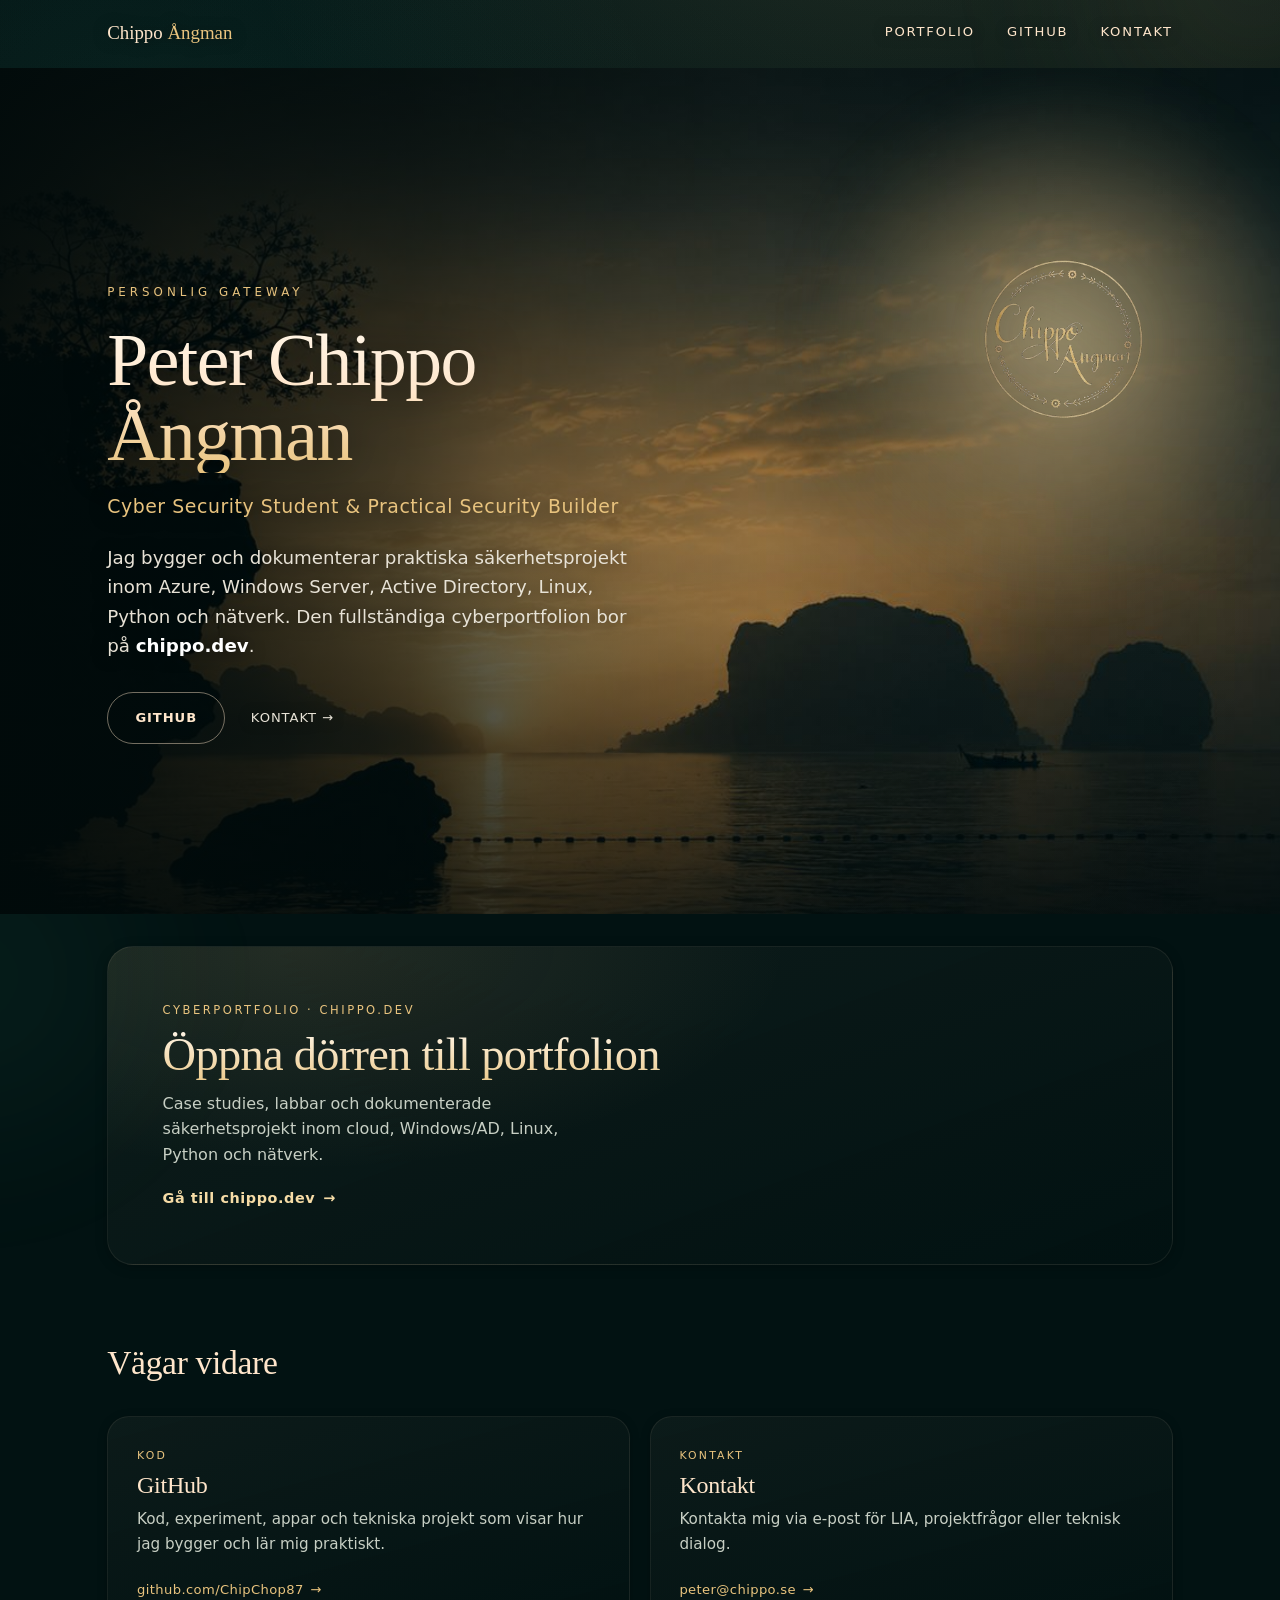
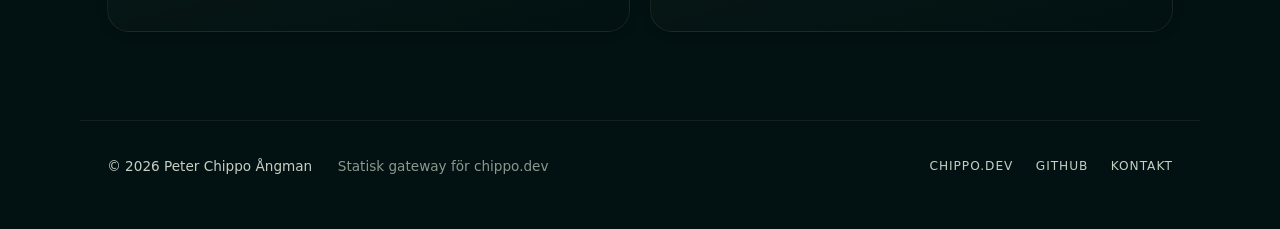
==== commit 3aefc07f: "Refine chippo.se v2.3 hero design" ====
--- a/index.html
+++ b/index.html
@@ -3,7 +3,7 @@
 <head>
   <meta charset="UTF-8">
   <meta name="viewport" content="width=device-width, initial-scale=1.0">
-  <title>Chippo.se – Peter "Chippo" Ångman</title>
+  <title>Chippo.se – Peter Chippo Ångman</title>
   <meta name="description" content="Personlig gateway för Peter Chippo Ångman – cybersäkerhetsstudent med fokus på praktiska labbar, dokumenterade lösningar och tekniska projekt.">
   <meta name="author" content="Peter Ångman">
   <meta name="theme-color" content="#041C1C">
@@ -14,7 +14,18 @@
   <meta property="og:type" content="website">
   <meta property="og:url" content="https://chippo.se/">
   <meta property="og:locale" content="sv_SE">
-  <!-- TODO: lägg till assets/favicon/og-image.png (1200x630) och referera här när den finns. -->
+  <meta property="og:image" content="https://chippo.se/assets/og-image.png">
+  <meta property="og:image:width" content="1200">
+  <meta property="og:image:height" content="630">
+  <meta property="og:image:type" content="image/png">
+  <meta property="og:image:alt" content="Peter Chippo Ångman – Personal Gateway to Cyber Security Portfolio">
+
+  <!-- Twitter / X -->
+  <meta name="twitter:card" content="summary_large_image">
+  <meta name="twitter:title" content="Chippo.se – Peter Chippo Ångman">
+  <meta name="twitter:description" content="Personlig gateway till cyberportfolio, GitHub och tekniska projekt.">
+  <meta name="twitter:image" content="https://chippo.se/assets/og-image.png">
+  <meta name="twitter:image:alt" content="Peter Chippo Ångman – Personal Gateway to Cyber Security Portfolio">
 
   <link rel="canonical" href="https://chippo.se/">
   <link rel="icon" href="assets/favicon/favicon.svg" type="image/svg+xml">
@@ -42,28 +53,31 @@
 
   <main id="main">
     <section class="hero" aria-labelledby="hero-title">
-      <span class="hero-bg" aria-hidden="true"></span>
+      <div class="hero-photo" aria-hidden="true"></div>
+      <div class="hero-scrim" aria-hidden="true"></div>
 
-      <div class="hero-text">
-        <p class="eyebrow" data-reveal style="--rd:.05s">Personlig gateway</p>
-        <h1 id="hero-title" data-reveal style="--rd:.12s">Peter Chippo Ångman</h1>
-        <p class="subtitle" data-reveal style="--rd:.2s">Cyber Security Student &amp; Practical Security Builder</p>
-        <p class="lead" data-reveal style="--rd:.28s">
-          Jag bygger och dokumenterar praktiska säkerhetsprojekt inom Azure,
-          Windows&nbsp;Server, Active&nbsp;Directory, Linux, Python och nätverk.
-          Den fullständiga cyberportfolion bor på <strong>chippo.dev</strong>.
-        </p>
-        <div class="cta-row" data-reveal style="--rd:.36s">
-          <a class="btn-outline" href="https://github.com/ChipChop87" target="_blank" rel="noopener noreferrer">GitHub</a>
-          <a class="btn-text" href="mailto:peter@chippo.se">Kontakt →</a>
-        </div>
-      </div>
-
-      <div class="hero-emblem" data-reveal style="--rd:.16s">
+      <div class="hero-emblem" data-reveal style="--rd:.5s">
         <span class="emblem-halo" aria-hidden="true"></span>
         <div class="emblem-float">
           <img class="emblem-img" src="assets/images/chippo-logo-gold.png" width="783" height="970"
                alt="Chippo Ångman – förgylld emblemlogga med handtextat namn inom en dekorativ cirkel.">
+        </div>
+      </div>
+
+      <div class="hero-inner">
+        <div class="hero-copy">
+          <p class="eyebrow" data-reveal style="--rd:.05s">Personlig gateway</p>
+          <h1 id="hero-title" data-reveal style="--rd:.12s">Peter Chippo Ångman</h1>
+          <p class="subtitle" data-reveal style="--rd:.2s">Cyber Security Student &amp; Practical Security Builder</p>
+          <p class="lead" data-reveal style="--rd:.28s">
+            Jag bygger och dokumenterar praktiska säkerhetsprojekt inom Azure,
+            Windows&nbsp;Server, Active&nbsp;Directory, Linux, Python och nätverk.
+            Den fullständiga cyberportfolion bor på <strong>chippo.dev</strong>.
+          </p>
+          <div class="cta-row" data-reveal style="--rd:.36s">
+            <a class="btn-outline" href="https://github.com/ChipChop87" target="_blank" rel="noopener noreferrer">GitHub</a>
+            <a class="btn-text" href="mailto:peter@chippo.se">Kontakt →</a>
+          </div>
         </div>
       </div>
     </section>
@@ -101,7 +115,7 @@
   </main>
 
   <footer class="site-footer">
-    <p class="foot-copy">© 2026 Peter "Chippo" Ångman</p>
+    <p class="foot-copy">© 2026 Peter Chippo Ångman</p>
     <p class="foot-note">Statisk gateway för chippo.dev</p>
     <nav class="footer-links" aria-label="Footer">
       <a href="https://chippo.dev" target="_blank" rel="noopener noreferrer">chippo.dev</a>
--- a/style.css
+++ b/style.css
@@ -111,23 +111,30 @@
 /* ---------- Header ---------- */
 .site-header {
   position: sticky; top: 0; z-index: 50;
+  background: transparent;
+  border-bottom: 1px solid transparent;
+  transition: background .3s ease, backdrop-filter .3s ease, border-color .3s ease;
+}
+.site-header.scrolled {
+  background: linear-gradient(180deg, rgba(2, 18, 18, 0.85), rgba(2, 18, 18, 0.35));
   backdrop-filter: blur(12px);
-  background: linear-gradient(180deg, rgba(2, 18, 18, 0.78), rgba(2, 18, 18, 0.25));
-  border-bottom: 1px solid transparent;
-  transition: border-color .3s ease;
-}
-.site-header.scrolled { border-bottom-color: var(--line-soft); }
+  border-bottom-color: var(--line-soft);
+}
 .bar {
   max-width: var(--maxw); margin-inline: auto;
   padding: 1.15rem 1.7rem;
   display: flex; align-items: center; justify-content: space-between; gap: 1rem;
 }
-.brand { font-family: var(--display); font-size: 1.18rem; color: var(--text); }
+.brand {
+  font-family: var(--display); font-size: 1.18rem; color: var(--text);
+  text-shadow: 0 1px 14px rgba(0, 0, 0, .5);
+}
 .brand-dim { color: var(--gold); }
 .nav { display: flex; gap: 2rem; }
 .nav a {
   font-size: .82rem; text-transform: uppercase; letter-spacing: .14em;
-  color: var(--muted); position: relative; padding-bottom: 3px;
+  color: var(--text); position: relative; padding-bottom: 3px;
+  text-shadow: 0 1px 12px rgba(0, 0, 0, .55);
   transition: color .2s ease;
 }
 .nav a:hover { color: var(--text); }
@@ -137,56 +144,59 @@
 }
 .nav a:hover::after { width: 100%; }
 
-/* ---------- Hero (text left, emblem right) ---------- */
+/* ---------- Hero (full-bleed photo, text left, floating emblem top-right) ---------- */
 .hero {
   position: relative;
+  isolation: isolate;
   overflow: hidden;
+  min-height: min(94vh, 880px);
+  display: flex;
+  align-items: center;
+  padding: clamp(6rem, 14vh, 9rem) 0 clamp(3rem, 9vh, 6rem);
+}
+.hero-photo {
+  position: absolute; inset: 0; z-index: -2;
+  background: url("assets/images/hero-bay.jpg") center / cover no-repeat;
+}
+.hero-scrim {
+  position: absolute; inset: 0; z-index: -1;
+  background:
+    linear-gradient(90deg, rgba(1,10,10,0.94) 0%, rgba(1,10,10,0.66) 32%, rgba(1,10,10,0.18) 60%, rgba(1,10,10,0) 100%),
+    linear-gradient(180deg, rgba(1,10,10,0.4) 0%, transparent 24%, transparent 56%, rgba(1,10,10,0.6) 100%);
+}
+.hero-inner {
+  width: 100%;
   max-width: var(--maxw);
   margin-inline: auto;
-  padding: clamp(2.8rem, 7vw, 5.5rem) 1.7rem clamp(2rem, 5vw, 3.5rem);
-  display: grid;
-  grid-template-columns: 1.08fr .92fr;
-  gap: clamp(1.5rem, 5vw, 4rem);
-  align-items: center;
-}
-/* discreet silhouette background, brighter on hover (Huly-like) */
-.hero-bg {
-  position: absolute;
-  inset: 0;
-  z-index: 0;
-  background: url("assets/images/bg-silhouette.jpg") center right / cover no-repeat;
-  filter: invert(1) grayscale(1) contrast(1.05);
-  mix-blend-mode: screen;
-  opacity: .05;
-  transition: opacity .7s var(--ease);
-  pointer-events: none;
-  -webkit-mask-image: linear-gradient(90deg, transparent, #000 30%, #000 75%, transparent);
-          mask-image: linear-gradient(90deg, transparent, #000 30%, #000 75%, transparent);
-}
-.hero:hover .hero-bg { opacity: .17; }
-
-.hero-text { position: relative; z-index: 2; }
+  padding-inline: 1.7rem;
+}
+.hero-copy { max-width: 600px; }
+
 .eyebrow {
   font-size: .74rem; text-transform: uppercase; letter-spacing: .34em;
   color: var(--gold); margin-bottom: 1.3rem;
+  text-shadow: 0 1px 14px rgba(0, 0, 0, .5);
 }
 #hero-title {
   font-family: var(--display); font-weight: 500;
-  font-size: clamp(2.4rem, 6.2vw, 4.4rem);
+  font-size: clamp(2.6rem, 6.6vw, 4.6rem);
   letter-spacing: -.02em; line-height: 1.02;
-  background: linear-gradient(180deg, #FFF4E4 0%, var(--text) 42%, var(--gold) 100%);
+  background: linear-gradient(180deg, #FFF6E8 0%, var(--text) 46%, var(--gold) 100%);
   -webkit-background-clip: text; background-clip: text;
   color: transparent; -webkit-text-fill-color: transparent;
+  filter: drop-shadow(0 2px 22px rgba(0, 0, 0, .5));
 }
 .subtitle {
-  margin-top: 1.1rem; font-size: clamp(.92rem, 2vw, 1.12rem);
-  letter-spacing: .04em; color: var(--gold);
+  margin-top: 1.1rem; font-size: clamp(.95rem, 2vw, 1.18rem);
+  letter-spacing: .03em; color: var(--gold);
+  text-shadow: 0 1px 18px rgba(0, 0, 0, .55);
 }
 .lead {
-  margin-top: 1.4rem; max-width: 50ch; color: var(--muted);
-  font-size: clamp(1rem, 1.5vw, 1.12rem);
-}
-.lead strong { color: var(--text); font-weight: 600; }
+  margin-top: 1.4rem; max-width: 46ch; color: #E7E2D6;
+  font-size: clamp(1rem, 1.5vw, 1.14rem);
+  text-shadow: 0 1px 16px rgba(0, 0, 0, .6);
+}
+.lead strong { color: #fff; font-weight: 600; }
 
 .cta-row {
   margin-top: 2rem;
@@ -195,44 +205,50 @@
 .btn-outline {
   display: inline-flex; align-items: center;
   padding: .9rem 1.7rem; border-radius: 9999px;
-  border: 1px solid var(--line); color: var(--text);
+  border: 1px solid rgba(255, 230, 203, 0.45); color: var(--text);
   font-weight: 600; font-size: .82rem; letter-spacing: .07em; text-transform: uppercase;
-  transition: border-color .22s ease, color .22s ease, transform .22s var(--ease);
-}
-.btn-outline:hover { border-color: var(--gold); color: var(--gold); transform: translateY(-2px); }
+  backdrop-filter: blur(2px);
+  transition: border-color .22s ease, color .22s ease, transform .22s var(--ease), background .22s ease;
+}
+.btn-outline:hover { border-color: var(--gold); color: var(--gold); background: rgba(232,195,126,0.08); transform: translateY(-2px); }
 .btn-text {
-  color: var(--muted); font-size: .82rem; letter-spacing: .07em; text-transform: uppercase;
-  padding: .4rem .6rem; transition: color .2s ease;
-}
-.btn-text:hover { color: var(--text); }
-
-/* ---------- Emblem (bigger, semi-transparent, right) ---------- */
+  color: #E7E2D6; font-size: .82rem; letter-spacing: .07em; text-transform: uppercase;
+  padding: .4rem .6rem; text-shadow: 0 1px 12px rgba(0,0,0,.55); transition: color .2s ease;
+}
+.btn-text:hover { color: var(--gold); }
+
+/* Floating emblem – large, like a sun/moon in the sky, top-right over the photo */
 .hero-emblem {
-  position: relative; z-index: 1;
+  position: absolute;
+  z-index: 2;
+  top: clamp(4.5rem, 11vh, 7rem);
+  right: clamp(1.5rem, 6vw, 6rem);
   display: grid; place-items: center;
-  align-self: start;          /* cirkelns mittpunkt i nivå med "Personlig gateway"-raden */
-  transform: translateY(-50%);
 }
 .emblem-halo {
-  position: absolute; width: 110%; aspect-ratio: 1; border-radius: 50%;
-  background: radial-gradient(circle, rgba(232, 195, 126, 0.26), rgba(232, 195, 126, 0.05) 46%, transparent 68%);
-  filter: blur(20px);
-  animation: halo 6s ease-in-out infinite;
+  position: absolute; width: 185%; aspect-ratio: 1; border-radius: 50%;
+  background: radial-gradient(circle,
+    rgba(255, 231, 176, 0.50) 0%,
+    rgba(244, 205, 140, 0.30) 32%,
+    rgba(232, 195, 126, 0.10) 56%,
+    transparent 72%);
+  filter: blur(24px);
+  animation: halo 7s ease-in-out infinite;
 }
 @keyframes halo {
   0%, 100% { opacity: .7; transform: scale(1); }
-  50%      { opacity: .95; transform: scale(1.06); }
+  50%      { opacity: 1;  transform: scale(1.07); }
 }
 .emblem-float {
   position: relative; z-index: 1;
   will-change: transform; transition: transform .14s linear;
-  animation: float 7s ease-in-out infinite;
+  animation: float 8s ease-in-out infinite;
 }
 .emblem-img {
-  height: clamp(290px, 40vw, 470px); width: auto;
-  /* PNG now has a baked-in transparent background — no blend/box needed.
-     Slightly lowered opacity so the emblem blends softly into the page. */
-  opacity: .9;
+  height: clamp(190px, 27vw, 380px); width: auto;
+  opacity: .95;
+  /* warm sun-like glow rather than a dark shadow */
+  filter: drop-shadow(0 0 26px rgba(244, 205, 140, 0.35));
 }
 @keyframes float {
   0%, 100% { transform: translateY(0); }
@@ -362,19 +378,27 @@
 
 /* ---------- Responsive ---------- */
 @media (max-width: 820px) {
-  .hero { grid-template-columns: 1fr; text-align: left; }
-  .hero-emblem { order: -1; transform: none; }
-  .emblem-img { height: clamp(210px, 48vw, 300px); }
-  .hero-bg { -webkit-mask-image: none; mask-image: none; }
+  .hero { min-height: 90vh; }
+  .hero-photo { background-image: url("assets/images/hero-bay-mobile.jpg"); background-position: center top; }
+  .hero-scrim {
+    background:
+      linear-gradient(180deg, rgba(1,10,10,0.55) 0%, rgba(1,10,10,0.25) 30%, rgba(1,10,10,0.35) 60%, rgba(1,10,10,0.85) 100%);
+  }
+  .hero-emblem { top: clamp(4rem, 10vh, 6rem); right: clamp(1rem, 5vw, 2rem); }
+  .emblem-img { height: clamp(150px, 44vw, 240px); }
   .pl-content { max-width: 100%; }
   .key-bg { background-position: center; }
   .portal-link:hover .key-bg { opacity: .32; }
 }
 @media (max-width: 560px) {
-  .bar { padding: 1rem 1.2rem; }
-  .nav { gap: 1.2rem; }
-  .nav a { letter-spacing: .08em; }
+  .bar { padding: .9rem 1.1rem; gap: .6rem; }
+  .brand { font-size: 1rem; }
+  .nav { gap: .85rem; }
+  .nav a { font-size: .68rem; letter-spacing: .06em; }
   .foot-note { flex-basis: 100%; order: 4; }
+}
+@media (max-width: 380px) {
+  .nav a { font-size: .62rem; letter-spacing: .04em; }
 }
 
 /* ---------- Reduced motion ---------- */
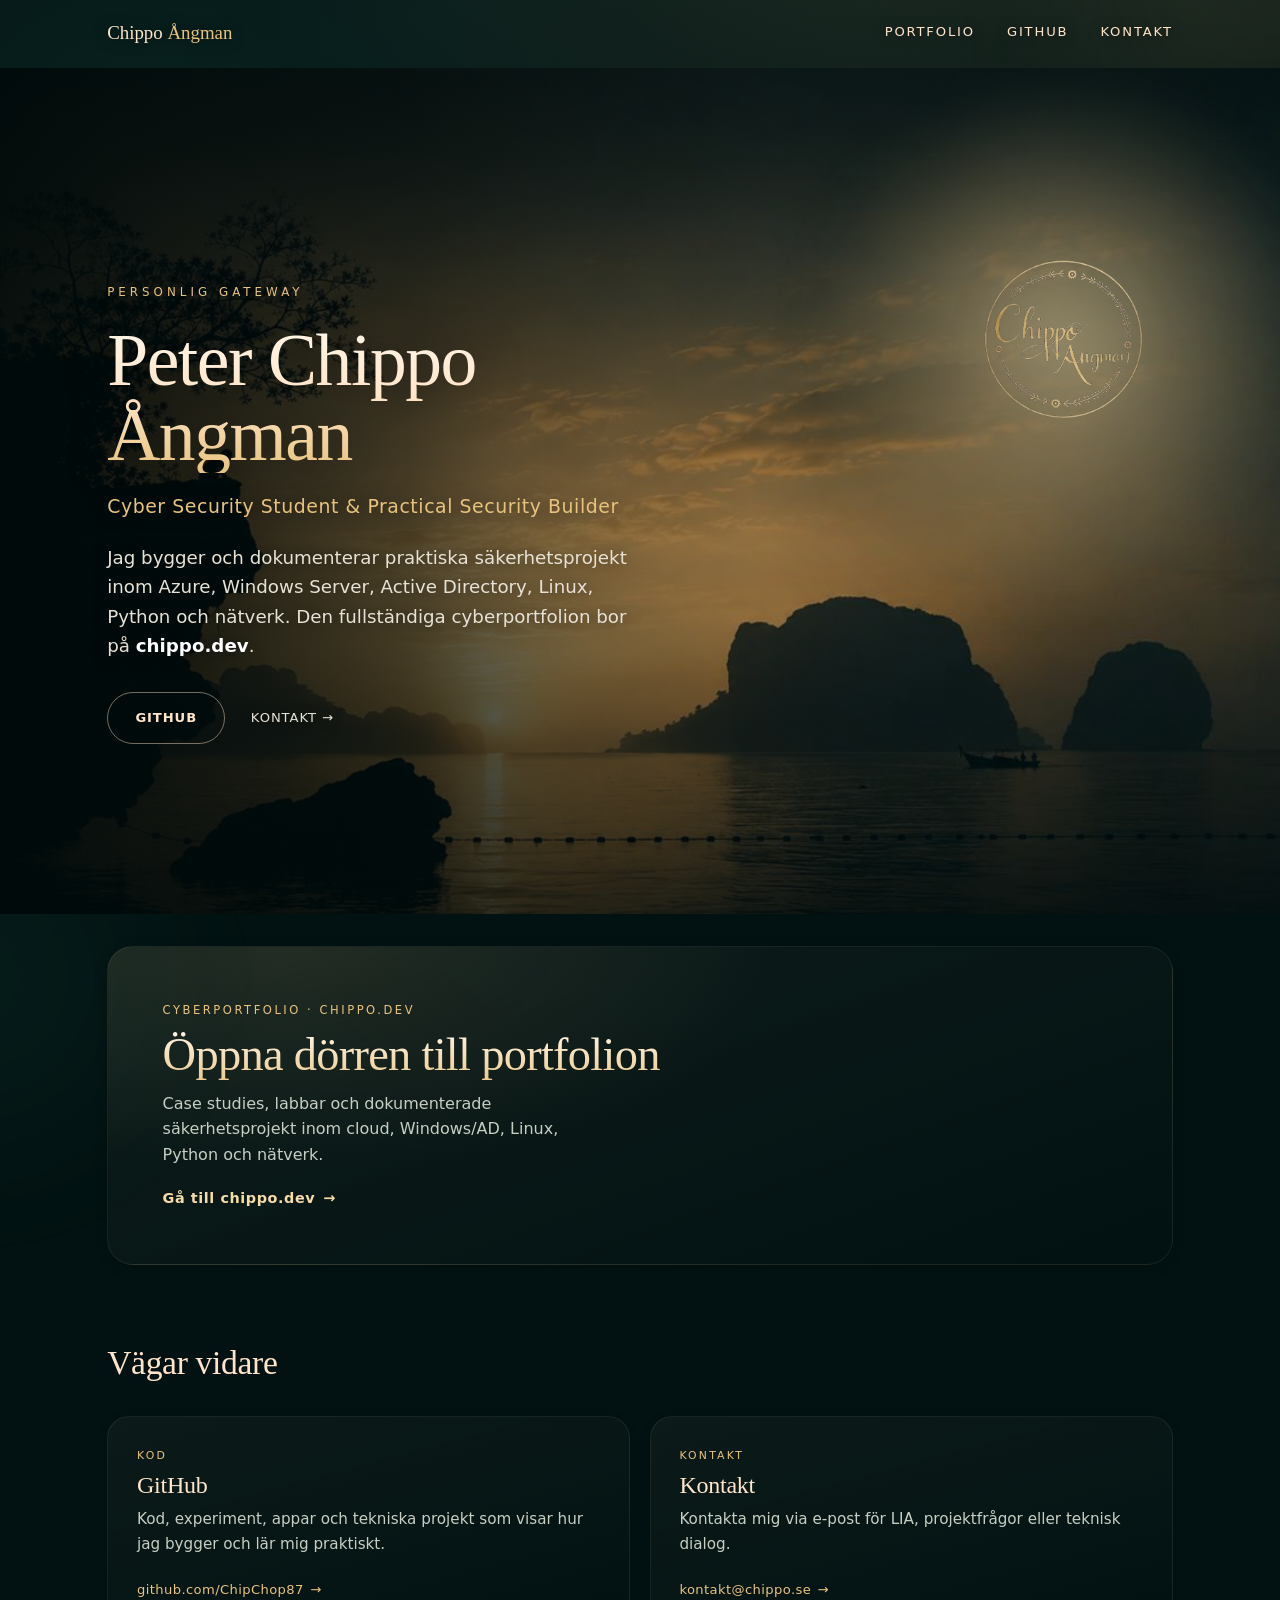
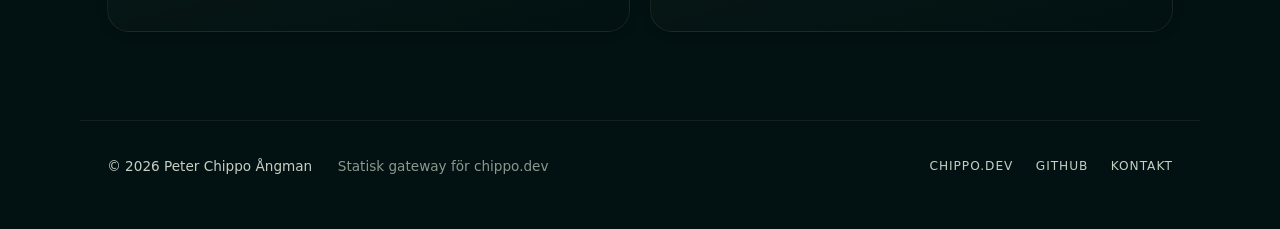
==== commit 36a06bed: "Update public contact email to kontakt@chippo.se Co-Authored-By: Claude Opus 4.8 <noreply@anthropic." ====
--- a/index.html
+++ b/index.html
@@ -46,7 +46,7 @@
       <nav class="nav" aria-label="Primär navigation">
         <a href="https://chippo.dev" target="_blank" rel="noopener noreferrer">Portfolio</a>
         <a href="https://github.com/ChipChop87" target="_blank" rel="noopener noreferrer">GitHub</a>
-        <a href="mailto:peter@chippo.se">Kontakt</a>
+        <a href="mailto:kontakt@chippo.se">Kontakt</a>
       </nav>
     </div>
   </header>
@@ -76,7 +76,7 @@
           </p>
           <div class="cta-row" data-reveal style="--rd:.36s">
             <a class="btn-outline" href="https://github.com/ChipChop87" target="_blank" rel="noopener noreferrer">GitHub</a>
-            <a class="btn-text" href="mailto:peter@chippo.se">Kontakt →</a>
+            <a class="btn-text" href="mailto:kontakt@chippo.se">Kontakt →</a>
           </div>
         </div>
       </div>
@@ -104,11 +104,11 @@
           <p>Kod, experiment, appar och tekniska projekt som visar hur jag bygger och lär mig praktiskt.</p>
           <span class="card-link">github.com/ChipChop87 <span class="card-arrow" aria-hidden="true">→</span></span>
         </a>
-        <a class="card" href="mailto:peter@chippo.se" data-reveal style="--rd:.2s">
+        <a class="card" href="mailto:kontakt@chippo.se" data-reveal style="--rd:.2s">
           <span class="card-tag">Kontakt</span>
           <h3>Kontakt</h3>
           <p>Kontakta mig via e-post för LIA, projektfrågor eller teknisk dialog.</p>
-          <span class="card-link">peter@chippo.se <span class="card-arrow" aria-hidden="true">→</span></span>
+          <span class="card-link">kontakt@chippo.se <span class="card-arrow" aria-hidden="true">→</span></span>
         </a>
       </div>
     </section>
@@ -120,7 +120,7 @@
     <nav class="footer-links" aria-label="Footer">
       <a href="https://chippo.dev" target="_blank" rel="noopener noreferrer">chippo.dev</a>
       <a href="https://github.com/ChipChop87" target="_blank" rel="noopener noreferrer">GitHub</a>
-      <a href="mailto:peter@chippo.se">Kontakt</a>
+      <a href="mailto:kontakt@chippo.se">Kontakt</a>
     </nav>
   </footer>
 
